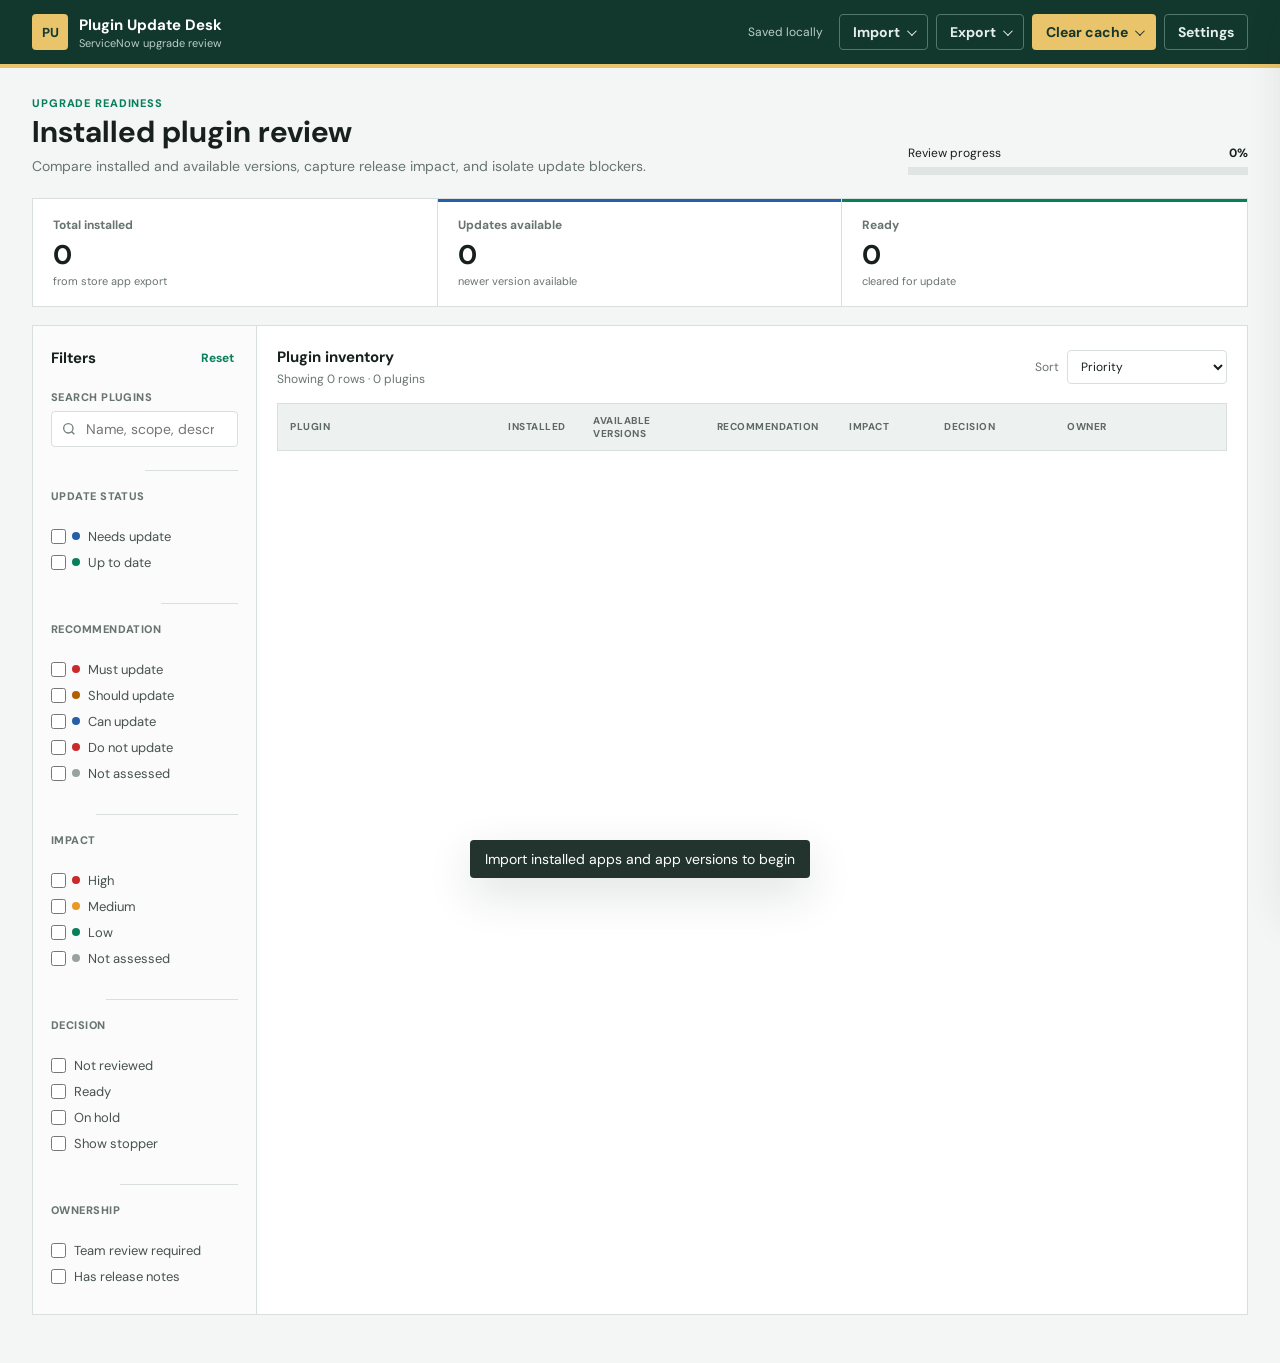
==== index.html @ 2f888916 "First Pizza Tool" ====
<!doctype html>
<html lang="en">
<head>
  <meta charset="utf-8">
  <meta name="viewport" content="width=device-width, initial-scale=1">
  <meta name="description" content="Review installed ServiceNow plugins before an instance upgrade.">
  <title>Plugin Update Desk</title>
  <link rel="stylesheet" href="styles.css">
</head>
<body>
  <header class="app-header">
    <a class="brand" href="#" aria-label="Plugin Update Desk home">
      <span class="brand-mark">PU</span>
      <span><strong>Plugin Update Desk</strong><small>ServiceNow upgrade review</small></span>
    </a>
    <div class="header-actions">
      <span id="saveStatus" class="save-status">Saved locally</span>
      <details class="action-menu">
        <summary class="button secondary">Import</summary>
        <div class="action-menu-panel">
          <button id="importButton" type="button"><span>Installed apps</span><small>CSV</small></button>
          <button id="importVersionsButton" type="button"><span>App versions</span><small>CSV</small></button>
          <button id="importReviewButton" type="button"><span>Review</span><small>JSON</small></button>
        </div>
      </details>
      <input id="csvInput" type="file" accept=".csv,text/csv" hidden>
      <input id="versionsInput" type="file" accept=".csv,text/csv" hidden>
      <input id="reviewInput" type="file" accept=".json,application/json" hidden>
      <details class="action-menu">
        <summary class="button secondary">Export</summary>
        <div class="action-menu-panel">
          <button id="exportInstalledButton" type="button"><span>Installed apps</span><small>CSV</small></button>
          <button id="exportVersionsButton" type="button"><span>App versions</span><small>CSV</small></button>
          <button id="exportButton" type="button"><span>Review</span><small>JSON</small></button>
        </div>
      </details>
      <details class="action-menu">
        <summary class="button primary">Clear cache</summary>
        <div class="action-menu-panel action-menu-danger">
          <button id="clearInstalledCacheButton" type="button"><span>Installed apps</span><small>Cached CSV</small></button>
          <button id="clearVersionsCacheButton" type="button"><span>App versions</span><small>Cached CSV</small></button>
          <button id="clearReviewCacheButton" type="button"><span>Review</span><small>Reviews and targets</small></button>
        </div>
      </details>
      <button id="settingsButton" class="button secondary" type="button">Settings</button>
    </div>
  </header>

  <main class="page-shell">
    <section class="page-heading" aria-labelledby="pageTitle">
      <div>
        <p class="eyebrow">Upgrade readiness</p>
        <h1 id="pageTitle">Installed plugin review</h1>
        <p class="subtitle">Compare installed and available versions, capture release impact, and isolate update blockers.</p>
      </div>
      <div class="review-meter" aria-label="Review progress">
        <div class="meter-label"><span>Review progress</span><strong id="progressText">0%</strong></div>
        <div class="meter-track"><span id="progressBar"></span></div>
      </div>
    </section>

    <section class="metrics" aria-label="Upgrade overview">
      <article class="metric"><span>Total installed</span><strong id="totalCount">0</strong><small>from store app export</small></article>
      <article class="metric metric-update"><span>Updates available</span><strong id="updateCount">0</strong><small>newer version available</small></article>
      <article class="metric metric-ready"><span>Ready</span><strong id="readyCount">0</strong><small>cleared for update</small></article>
    </section>

    <section class="workspace">
      <aside class="filters" aria-label="Plugin filters">
        <div class="filter-heading">
          <h2>Filters</h2>
          <button id="clearFilters" class="text-button" type="button">Reset</button>
        </div>

        <label class="field-label" for="searchInput">Search plugins</label>
        <div class="search-wrap">
          <svg aria-hidden="true" viewBox="0 0 24 24"><circle cx="11" cy="11" r="7"></circle><path d="m20 20-4-4"></path></svg>
          <input id="searchInput" type="search" placeholder="Name, scope, description...">
        </div>

        <fieldset>
          <legend>Update status</legend>
          <label><input type="checkbox" name="updateStatus" value="update"><span class="dot update"></span>Needs update</label>
          <label><input type="checkbox" name="updateStatus" value="current"><span class="dot current"></span>Up to date</label>
        </fieldset>

        <fieldset>
          <legend>Recommendation</legend>
          <label><input type="checkbox" name="recommendation" value="must"><span class="dot must"></span>Must update</label>
          <label><input type="checkbox" name="recommendation" value="should"><span class="dot should"></span>Should update</label>
          <label><input type="checkbox" name="recommendation" value="can"><span class="dot can"></span>Can update</label>
          <label><input type="checkbox" name="recommendation" value="do_not"><span class="dot do-not"></span>Do not update</label>
          <label><input type="checkbox" name="recommendation" value="unassessed"><span class="dot neutral"></span>Not assessed</label>
        </fieldset>

        <fieldset>
          <legend>Impact</legend>
          <label><input type="checkbox" name="impact" value="high"><span class="dot high"></span>High</label>
          <label><input type="checkbox" name="impact" value="medium"><span class="dot medium"></span>Medium</label>
          <label><input type="checkbox" name="impact" value="low"><span class="dot low"></span>Low</label>
          <label><input type="checkbox" name="impact" value="unassessed"><span class="dot neutral"></span>Not assessed</label>
        </fieldset>

        <fieldset>
          <legend>Decision</legend>
          <label><input type="checkbox" name="decision" value="review">Not reviewed</label>
          <label><input type="checkbox" name="decision" value="ready">Ready</label>
          <label><input type="checkbox" name="decision" value="hold">On hold</label>
          <label><input type="checkbox" name="decision" value="blocker">Show stopper</label>
        </fieldset>

        <fieldset>
          <legend>Ownership</legend>
          <label><input id="teamOnly" type="checkbox">Team review required</label>
          <label><input id="notesOnly" type="checkbox">Has release notes</label>
        </fieldset>
      </aside>

      <section class="inventory" aria-labelledby="inventoryTitle">
        <div class="inventory-toolbar">
          <div><h2 id="inventoryTitle">Plugin inventory</h2><p><span id="currentPageCount">Showing 0 rows</span> · <span id="resultCount">0 plugins</span></p></div>
          <label class="sort-control">Sort
            <select id="sortSelect">
              <option value="priority">Priority</option>
              <option value="recommendation">Recommendation</option>
              <option value="name">Name A-Z</option>
              <option value="decision">Decision</option>
              <option value="updated">Recently edited</option>
            </select>
          </label>
        </div>

        <div class="table-wrap">
          <table>
            <thead><tr><th>Plugin</th><th>Installed</th><th>Available versions</th><th>Recommendation</th><th>Impact</th><th>Decision</th><th>Owner</th><th><span class="sr-only">Open</span></th></tr></thead>
            <tbody id="pluginRows"></tbody>
          </table>
          <div id="emptyState" class="empty-state" hidden>
            <strong>No plugins match these filters</strong>
            <span>Reset filters or import a different instance export.</span>
          </div>
        </div>
        <nav id="pagination" class="pagination" aria-label="Plugin pages"></nav>
      </section>
    </section>
  </main>

  <div id="drawerBackdrop" class="drawer-backdrop" hidden></div>
  <aside id="reviewDrawer" class="review-drawer" aria-labelledby="drawerTitle" aria-hidden="true">
    <header class="drawer-header">
      <div><p class="eyebrow">Plugin review</p><h2 id="drawerTitle">Plugin name</h2><code id="drawerSource"></code></div>
      <button id="closeDrawer" class="icon-button" type="button" aria-label="Close review">&times;</button>
    </header>
    <form id="reviewForm">
      <div class="drawer-body">
        <div class="version-summary">
          <div><span>Installed version</span><strong id="drawerInstalledVersion">Unknown</strong></div>
          <div><span>Versions available</span><strong id="drawerVersionCount">0</strong></div>
          <span id="drawerUpdateStatus" class="pill current">Up to date</span>
        </div>

        <div class="target-selection">
          <label>Selected update target
            <select id="selectedUpdateVersionField" name="selectedUpdateVersion"></select>
          </label>
          <span id="selectionStatus">Complete version reviews before selecting</span>
        </div>

        <label>Version to review
          <select id="targetVersionField" name="targetVersion"></select>
        </label>
        <div id="versionMetadata" class="version-metadata" hidden>
          <div><span>Published</span><strong id="versionPublishDate">Unknown</strong></div>
          <div><span>Dependencies</span><strong id="versionDependencies">None listed</strong></div>
          <div class="family-availability"><span>Family availability</span><div id="familyAvailability"></div></div>
          <p id="versionDescription"></p>
        </div>

        <div class="form-grid">
          <label>Update recommendation
            <select id="recommendationField" name="recommendation">
              <option value="unassessed">Not assessed</option><option value="must">Must update</option><option value="should">Should update</option><option value="can">Can update</option><option value="do_not">Do not update</option>
            </select>
          </label>
          <label>Impact level
            <select id="impactField" name="impact">
              <option value="unassessed">Not assessed</option><option value="low">Low</option><option value="medium">Medium</option><option value="high">High</option>
            </select>
          </label>
          <label>Decision
            <select id="decisionField" name="decision">
              <option value="review">Not reviewed</option><option value="ready">Ready</option><option value="hold">On hold</option><option value="blocker">Show stopper</option>
            </select>
          </label>
        </div>

        <label>Review owner
          <input id="ownerField" name="owner" type="text" placeholder="Team or person">
        </label>
        <label>Release notes
          <textarea id="notesField" name="notes" rows="8" placeholder="What changed? Include known issues, dependencies, and testing guidance."></textarea>
        </label>
        <label>Team action / validation plan
          <textarea id="actionField" name="action" rows="4" placeholder="What must the team inspect or test?"></textarea>
        </label>
        <label class="check-row"><input id="teamField" name="teamRequired" type="checkbox">Requires team review before update</label>
      </div>
      <footer class="drawer-footer">
        <button id="clearReview" class="button secondary danger" type="button">Clear review</button>
        <button class="button primary" type="submit">Save review</button>
      </footer>
    </form>
  </aside>

  <dialog id="settingsDialog" class="settings-dialog" aria-labelledby="settingsTitle">
    <form id="settingsForm" method="dialog">
      <header class="settings-header">
        <div><p class="eyebrow">Configuration</p><h2 id="settingsTitle">Settings</h2></div>
        <button id="closeSettings" class="icon-button" type="button" aria-label="Close settings">&times;</button>
      </header>
      <div class="settings-body">
        <div class="settings-copy">
          <h3>Tracked family releases</h3>
          <p>These releases appear in each plugin version's compatibility summary.</p>
        </div>
        <div id="familyReleaseList" class="family-release-list"></div>
        <button id="addFamilyRelease" class="button secondary add-family" type="button">Add family release</button>
        <p id="settingsError" class="settings-error" role="alert" hidden></p>
      </div>
      <footer class="settings-footer">
        <button id="resetFamilyReleases" class="button secondary" type="button">Restore defaults</button>
        <button class="button primary" type="submit">Save settings</button>
      </footer>
    </form>
  </dialog>

  <div id="toast" class="toast" role="status" aria-live="polite"></div>
  <script src="app.js"></script>
</body>
</html>
---- styles.css ----
@import url('https://fonts.googleapis.com/css2?family=DM+Sans:wght@400;500;600;700&family=IBM+Plex+Mono:wght@500&display=swap');

:root {
  --ink: #17201d;
  --muted: #68746f;
  --line: #d8dfdc;
  --canvas: #f4f6f5;
  --paper: #ffffff;
  --green: #087f5b;
  --green-dark: #056448;
  --green-soft: #e1f2eb;
  --red: #c92a2a;
  --red-soft: #fff0f0;
  --amber: #b35c00;
  --amber-soft: #fff4df;
  --blue: #245fa8;
  --blue-soft: #eaf2fc;
  --shadow: 0 16px 45px rgba(24, 42, 35, .14);
}

* { box-sizing: border-box; }
html { color-scheme: light; }
body { margin: 0; background: var(--canvas); color: var(--ink); font-family: "DM Sans", sans-serif; font-size: 14px; }
button, input, select, textarea { font: inherit; }
button, select { cursor: pointer; }
button:focus-visible, input:focus-visible, select:focus-visible, textarea:focus-visible { outline: 3px solid rgba(8, 127, 91, .22); outline-offset: 1px; }

.app-header { height: 68px; padding: 0 32px; display: flex; align-items: center; justify-content: space-between; gap: 24px; background: #12372c; color: white; border-bottom: 4px solid #e9c46a; position: sticky; top: 0; z-index: 20; }
.brand { display: inline-flex; align-items: center; gap: 11px; color: inherit; text-decoration: none; min-width: 0; }
.brand-mark { width: 36px; height: 36px; display: grid; place-items: center; background: #e9c46a; color: #173b31; border-radius: 4px; font-weight: 800; font-size: 13px; }
.brand strong, .brand small { display: block; }
.brand strong { font-size: 15px; }
.brand small { color: #b9d0c8; font-size: 11px; margin-top: 1px; }
.header-actions { display: flex; align-items: center; gap: 8px; }
.save-status { color: #b9d0c8; font-size: 12px; margin-right: 8px; }
.button { border: 1px solid transparent; border-radius: 4px; min-height: 36px; padding: 7px 13px; font-weight: 700; }
.button.primary { background: var(--green); color: #fff; }
.button.primary:hover { background: var(--green-dark); }
.app-header .button.primary { background: #e9c46a; color: #16362d; }
.app-header .button.primary:hover { background: #f3d985; }
.button.secondary { background: transparent; color: inherit; border-color: currentColor; }
.app-header .button.secondary { color: #e5f0ec; border-color: #53776c; }
.button.danger { color: var(--red); border-color: #e9bcbc; }
.action-menu { position: relative; }
.action-menu summary { display: flex; align-items: center; gap: 7px; list-style: none; user-select: none; }
.action-menu summary::-webkit-details-marker { display: none; }
.action-menu summary::after { content: ""; width: 6px; height: 6px; border-right: 1.5px solid currentColor; border-bottom: 1.5px solid currentColor; transform: rotate(45deg) translateY(-2px); }
.action-menu[open] summary::after { transform: rotate(225deg) translate(-2px, -1px); }
.action-menu-panel { position: absolute; top: calc(100% + 8px); right: 0; z-index: 40; width: 220px; padding: 5px; background: var(--paper); color: var(--ink); border: 1px solid var(--line); box-shadow: var(--shadow); }
.action-menu-panel button { width: 100%; padding: 9px 10px; display: flex; align-items: center; justify-content: space-between; gap: 12px; border: 0; background: transparent; color: var(--ink); text-align: left; }
.action-menu-panel button:hover, .action-menu-panel button:focus-visible { background: #edf4f1; }
.action-menu-panel button span { font-weight: 700; }
.action-menu-panel button small { color: var(--muted); font-size: 10px; }
.action-menu-danger button:hover, .action-menu-danger button:focus-visible { background: var(--red-soft); color: var(--red); }

.page-shell { max-width: 1480px; margin: auto; padding: 28px 32px 48px; }
.page-heading { display: flex; align-items: flex-end; justify-content: space-between; gap: 32px; margin-bottom: 23px; }
.eyebrow { margin: 0 0 5px; color: var(--green); font-size: 11px; font-weight: 800; text-transform: uppercase; letter-spacing: .08em; }
h1 { margin: 0; font-size: 30px; line-height: 1.15; letter-spacing: 0; }
.subtitle { color: var(--muted); margin: 7px 0 0; }
.review-meter { width: min(340px, 34vw); }
.meter-label { display: flex; justify-content: space-between; font-size: 12px; margin-bottom: 6px; }
.meter-track { height: 8px; background: #dfe5e2; overflow: hidden; }
.meter-track span { display: block; width: 0; height: 100%; background: var(--green); transition: width .3s ease; }

.metrics { display: grid; grid-template-columns: repeat(3, 1fr); border: 1px solid var(--line); background: var(--paper); margin-bottom: 18px; }
.metric { padding: 18px 20px; border-right: 1px solid var(--line); position: relative; }
.metric:last-child { border-right: 0; }
.metric span, .metric small { display: block; color: var(--muted); }
.metric span { font-weight: 700; font-size: 12px; }
.metric strong { display: block; font-size: 27px; margin: 4px 0 2px; }
.metric small { font-size: 11px; }
.metric-risk { box-shadow: inset 0 3px var(--red); }
.metric-update { box-shadow: inset 0 3px var(--blue); }
.metric-ready { box-shadow: inset 0 3px var(--green); }

.workspace { min-height: 620px; display: grid; grid-template-columns: 224px minmax(0, 1fr); background: var(--paper); border: 1px solid var(--line); }
.filters { padding: 20px 18px; border-right: 1px solid var(--line); background: #fafbfa; }
.filter-heading, .inventory-toolbar { display: flex; align-items: center; justify-content: space-between; }
.filters h2, .inventory h2 { font-size: 15px; margin: 0; }
.text-button { border: 0; background: transparent; color: var(--green); padding: 4px; font-weight: 700; font-size: 12px; }
.field-label, fieldset legend { color: var(--muted); display: block; font-size: 11px; font-weight: 800; text-transform: uppercase; margin-bottom: 7px; letter-spacing: .04em; }
.field-label { margin-top: 20px; }
.search-wrap { position: relative; }
.search-wrap svg { position: absolute; width: 16px; left: 10px; top: 10px; fill: none; stroke: #70807a; stroke-width: 2; }
.search-wrap input { width: 100%; height: 36px; padding: 7px 9px 7px 34px; border: 1px solid var(--line); border-radius: 4px; background: white; color: var(--ink); }
fieldset { padding: 17px 0 0; margin: 17px 0 0; border: 0; border-top: 1px solid var(--line); }
fieldset legend { padding: 0; transform: translateY(25px); margin-bottom: 24px; }
fieldset label { display: flex; align-items: center; gap: 8px; margin: 9px 0; color: #46524e; font-size: 13px; }
fieldset input { width: 15px; height: 15px; accent-color: var(--green); margin: 0; }
.dot { width: 8px; height: 8px; border-radius: 50%; margin-left: -2px; }
.dot.high { background: var(--red); }.dot.medium { background: #e89a25; }.dot.low { background: var(--green); }.dot.neutral { background: #98a39f; }
.dot.update { background: var(--blue); }.dot.current { background: var(--green); }
.dot.must, .dot.do-not { background: var(--red); }.dot.should { background: var(--amber); }.dot.can { background: var(--blue); }

.inventory { min-width: 0; padding: 20px; }
.inventory-toolbar { min-height: 43px; margin-bottom: 14px; }
.inventory-toolbar p { margin: 4px 0 0; color: var(--muted); font-size: 12px; }
.sort-control { color: var(--muted); font-size: 12px; display: flex; align-items: center; gap: 8px; }
.sort-control select { height: 34px; border: 1px solid var(--line); border-radius: 4px; background: white; color: var(--ink); padding: 0 28px 0 9px; }
.table-wrap { border: 1px solid var(--line); overflow-x: auto; }
table { width: 100%; border-collapse: collapse; table-layout: fixed; }
th { padding: 10px 12px; background: #edf1ef; color: #5d6965; text-transform: uppercase; font-size: 10px; text-align: left; letter-spacing: .05em; }
td { border-top: 1px solid var(--line); padding: 12px; vertical-align: middle; }
tbody tr { transition: background-color .15s; }
tbody tr:hover { background: #f6faf8; }
th:nth-child(1) { width: 23%; } th:nth-child(2) { width: 9%; } th:nth-child(3) { width: 13%; } th:nth-child(4) { width: 14%; } th:nth-child(5) { width: 10%; } th:nth-child(6) { width: 13%; } th:nth-child(7) { width: 13%; } th:last-child { width: 38px; }
.plugin-name { display: block; font-weight: 700; overflow-wrap: anywhere; }
.plugin-id, .parent-id { font-family: "IBM Plex Mono", monospace; color: var(--muted); font-size: 10px; overflow-wrap: anywhere; }
.version-value { display: block; font-family: "IBM Plex Mono", monospace; font-size: 11px; }
.update-label { display: block; margin-top: 4px; font-size: 10px; font-weight: 700; white-space: nowrap; }
.update-label.update { color: var(--blue); }
.update-label.current { color: var(--green-dark); }
.parent-id.empty, .owner-empty { color: #9ca7a3; font-style: italic; font-family: inherit; }
.pill { display: inline-flex; align-items: center; gap: 6px; border-radius: 3px; padding: 4px 7px; font-size: 11px; font-weight: 700; white-space: nowrap; }
.pill::before { content: ""; width: 6px; height: 6px; border-radius: 50%; background: currentColor; }
.pill.high, .pill.blocker { background: var(--red-soft); color: var(--red); }
.pill.medium, .pill.hold { background: var(--amber-soft); color: var(--amber); }
.pill.low, .pill.ready { background: var(--green-soft); color: var(--green-dark); }
.pill.unassessed, .pill.review { background: #eef1f0; color: #63706b; }
.pill.update { background: var(--blue-soft); color: var(--blue); }
.pill.current { background: var(--green-soft); color: var(--green-dark); }
.pill.recommendation-must, .pill.recommendation-do_not { background: var(--red-soft); color: var(--red); }
.pill.recommendation-should { background: var(--amber-soft); color: var(--amber); }
.pill.recommendation-can { background: var(--blue-soft); color: var(--blue); }
.pill.recommendation-unassessed { background: #eef1f0; color: #63706b; }
.not-applicable { color: #9ca7a3; font-size: 11px; font-style: italic; }
.row-open { border: 0; background: transparent; color: var(--green); font-size: 24px; line-height: 1; padding: 4px; }
.row-open:disabled { color: #b5beba; cursor: default; }
.empty-state { padding: 72px 24px; text-align: center; color: var(--muted); }
.empty-state strong, .empty-state span { display: block; }
.empty-state strong { color: var(--ink); margin-bottom: 5px; }
.pagination { display: flex; justify-content: flex-end; align-items: center; gap: 5px; padding-top: 15px; }
.pagination button { min-width: 32px; height: 32px; border: 1px solid var(--line); background: white; border-radius: 3px; color: var(--ink); }
.pagination button.active { background: var(--green); border-color: var(--green); color: white; }
.pagination button:disabled { opacity: .4; cursor: default; }

.drawer-backdrop { position: fixed; inset: 0; z-index: 29; background: rgba(21, 31, 27, .38); }
.review-drawer { position: fixed; z-index: 30; top: 0; right: 0; width: min(560px, 100vw); height: 100vh; background: var(--paper); box-shadow: var(--shadow); transform: translateX(102%); transition: transform .24s ease; display: flex; flex-direction: column; }
.review-drawer.open { transform: translateX(0); }
.drawer-header { padding: 24px 26px 19px; display: flex; justify-content: space-between; gap: 20px; border-bottom: 1px solid var(--line); }
.drawer-header h2 { margin: 0 0 5px; font-size: 21px; overflow-wrap: anywhere; }
.drawer-header code { color: var(--muted); font-family: "IBM Plex Mono", monospace; font-size: 11px; overflow-wrap: anywhere; }
.icon-button { flex: 0 0 34px; width: 34px; height: 34px; border: 1px solid var(--line); background: white; color: var(--ink); font-size: 23px; line-height: 1; }
#reviewForm { min-height: 0; flex: 1; display: flex; flex-direction: column; }
.drawer-body { min-height: 0; overflow-y: auto; padding: 22px 26px; }
.version-summary { background: #f2f5f3; padding: 12px; margin-bottom: 20px; display: grid; grid-template-columns: 1fr 1fr auto; align-items: center; gap: 16px; font-size: 12px; }
.version-summary div span, .version-summary div strong { display: block; }
.version-summary div span { color: var(--muted); margin-bottom: 3px; }
.version-summary div strong { font-family: "IBM Plex Mono", monospace; overflow-wrap: anywhere; }
.target-selection { padding: 14px; margin-bottom: 18px; border-left: 3px solid var(--blue); background: var(--blue-soft); }
.target-selection label { margin-bottom: 5px !important; }
.target-selection > span { color: var(--muted); font-size: 11px; }
.version-metadata { margin: -4px 0 18px; padding: 12px; border: 1px solid var(--line); display: grid; grid-template-columns: 1fr 1fr; gap: 12px; font-size: 11px; }
.version-metadata div span, .version-metadata div strong { display: block; }
.version-metadata div span { color: var(--muted); margin-bottom: 3px; }
.version-metadata .family-availability { grid-column: 1 / -1; }
.family-availability > div { display: flex; flex-wrap: wrap; gap: 6px; margin-top: 6px; }
.family-badge { display: inline-flex; align-items: center; gap: 5px; padding: 4px 7px; border: 1px solid var(--line); background: #f4f6f5; color: var(--muted); font-size: 10px; font-weight: 700; }
.family-badge::before { content: ""; width: 6px; height: 6px; border-radius: 50%; background: #a4ada9; }
.family-badge.available { border-color: #a9d8c6; background: var(--green-soft); color: var(--green-dark); }
.family-badge.available::before { background: var(--green); }
.version-metadata p { grid-column: 1 / -1; margin: 0; color: var(--muted); line-height: 1.45; }
.form-grid { display: grid; grid-template-columns: 1fr 1fr; gap: 12px; }
.drawer-body label:not(.check-row) { display: flex; flex-direction: column; gap: 6px; color: #4f5d58; font-size: 12px; font-weight: 700; margin-bottom: 15px; }
.drawer-body input[type="text"], .drawer-body select, .drawer-body textarea { width: 100%; border: 1px solid #cbd4d0; border-radius: 4px; background: #fff; color: var(--ink); padding: 9px 10px; font-weight: 400; }
.drawer-body select, .drawer-body input[type="text"] { min-height: 39px; }
.drawer-body textarea { resize: vertical; line-height: 1.45; }
.check-row { display: flex; align-items: center; gap: 9px; font-weight: 700; margin: 4px 0; }
.check-row input { width: 17px; height: 17px; accent-color: var(--green); }
.drawer-footer { margin-top: auto; padding: 15px 26px; border-top: 1px solid var(--line); display: flex; justify-content: space-between; background: #fafbfa; }
.settings-dialog { width: min(560px, calc(100vw - 28px)); max-height: min(720px, calc(100vh - 28px)); padding: 0; border: 1px solid var(--line); background: var(--paper); color: var(--ink); box-shadow: var(--shadow); }
.settings-dialog::backdrop { background: rgba(21, 31, 27, .5); }
.settings-dialog form { display: flex; flex-direction: column; max-height: inherit; }
.settings-header, .settings-footer { padding: 17px 20px; display: flex; align-items: center; justify-content: space-between; gap: 16px; }
.settings-header { border-bottom: 1px solid var(--line); }
.settings-header h2 { margin: 0; font-size: 20px; }
.settings-body { padding: 20px; overflow-y: auto; }
.settings-copy h3 { margin: 0; font-size: 15px; }
.settings-copy p { margin: 5px 0 18px; color: var(--muted); font-size: 12px; }
.family-release-list { display: grid; gap: 8px; }
.family-release-row { display: grid; grid-template-columns: minmax(0, 1fr) 36px; gap: 8px; }
.family-release-row input { width: 100%; min-height: 38px; padding: 8px 10px; border: 1px solid var(--line); border-radius: 4px; color: var(--ink); }
.family-release-row button { width: 36px; height: 38px; border: 1px solid #e9bcbc; background: var(--red-soft); color: var(--red); font-size: 20px; }
.add-family { margin-top: 12px; color: var(--green-dark); }
.settings-error { margin: 12px 0 0; color: var(--red); font-size: 12px; font-weight: 700; }
.settings-footer { border-top: 1px solid var(--line); background: #fafbfa; }
.toast { position: fixed; z-index: 50; left: 50%; bottom: 22px; transform: translate(-50%, 18px); opacity: 0; pointer-events: none; padding: 10px 15px; color: white; background: #23332e; border-radius: 4px; box-shadow: var(--shadow); transition: .2s ease; }
.toast.show { opacity: 1; transform: translate(-50%, 0); }
.sr-only { position: absolute; width: 1px; height: 1px; padding: 0; margin: -1px; overflow: hidden; clip: rect(0, 0, 0, 0); white-space: nowrap; border: 0; }

@media (max-width: 980px) {
  .metrics { grid-template-columns: repeat(3, 1fr); }
  .workspace { grid-template-columns: 190px minmax(0, 1fr); }
  th:nth-child(5), td:nth-child(5), th:nth-child(7), td:nth-child(7) { display: none; }
  th:nth-child(1) { width: 29%; } th:nth-child(2) { width: 14%; } th:nth-child(3) { width: 18%; } th:nth-child(4) { width: 20%; } th:nth-child(6) { width: auto; }
}

@media (max-width: 700px) {
  .app-header { height: auto; min-height: 68px; padding: 12px 16px; }
  .brand > span:last-child, .save-status { display: none; }
  .header-actions { gap: 5px; }
  .button { padding-inline: 9px; }
  .action-menu summary { white-space: nowrap; font-size: 12px; }
  #settingsButton { font-size: 0; width: 36px; padding: 0; }
  #settingsButton::before { content: "⚙"; font-size: 17px; }
  .page-shell { padding: 22px 14px 36px; }
  .page-heading { display: block; }
  h1 { font-size: 25px; }
  .review-meter { width: 100%; margin-top: 20px; }
  .metrics { grid-template-columns: 1fr 1fr; }
  .metric { padding: 14px; }
  .metric:nth-child(2) { border-right: 0; }
  .metric:nth-child(-n+2) { border-bottom: 1px solid var(--line); }
  .metric:last-child { grid-column: 1 / -1; }
  .workspace { display: block; }
  .filters { border-right: 0; border-bottom: 1px solid var(--line); }
  fieldset { display: flex; flex-wrap: wrap; column-gap: 15px; }
  fieldset legend { width: 100%; }
  .inventory { padding: 14px; }
  th:nth-child(2), td:nth-child(2), th:nth-child(6), td:nth-child(6) { display: none; }
  th:nth-child(1) { width: 38%; } th:nth-child(3) { width: 27%; } th:nth-child(4) { width: auto; }
  .form-grid { grid-template-columns: 1fr; gap: 0; }
  .version-summary { grid-template-columns: 1fr 1fr; }
  .version-summary > .pill { grid-column: 1 / -1; justify-self: start; }
  .version-metadata { grid-template-columns: 1fr; }
  .version-metadata p { grid-column: 1; }
}
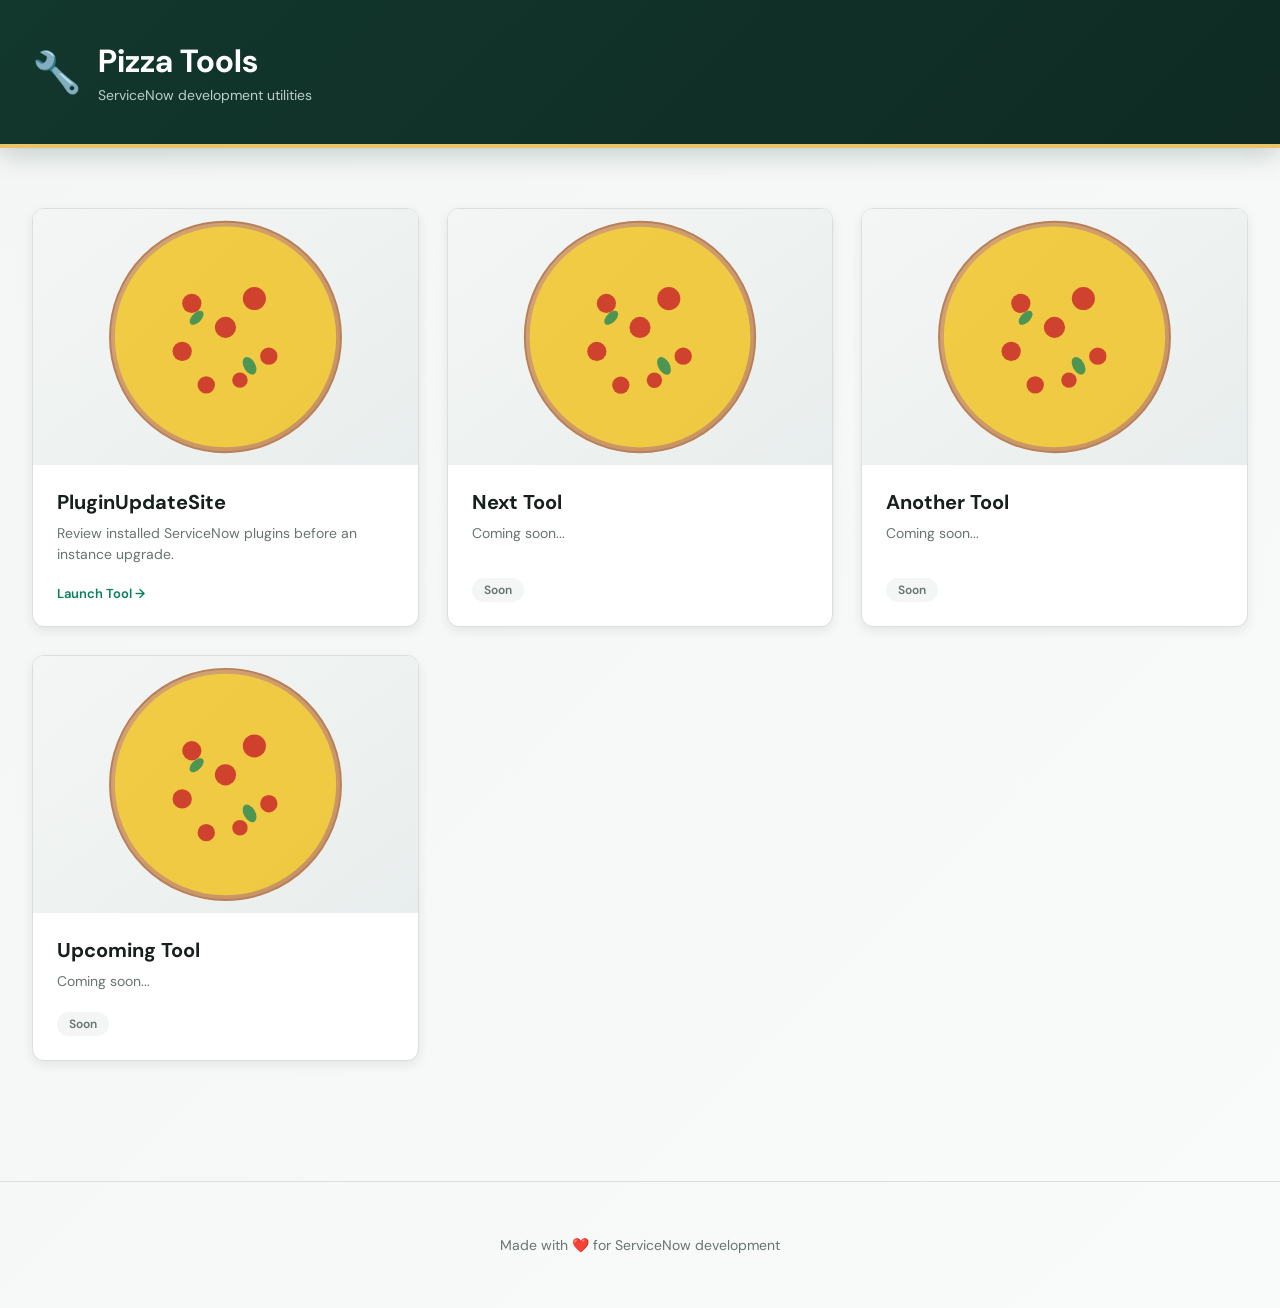
==== commit c27aa011: "Landing page added and refactor" ====
--- a/index.html
+++ b/index.html
@@ -3,238 +3,79 @@
 <head>
   <meta charset="utf-8">
   <meta name="viewport" content="width=device-width, initial-scale=1">
-  <meta name="description" content="Review installed ServiceNow plugins before an instance upgrade.">
-  <title>Plugin Update Desk</title>
+  <meta name="description" content="A collection of ServiceNow development tools">
+  <title>Pizza Tools</title>
   <link rel="stylesheet" href="styles.css">
 </head>
 <body>
-  <header class="app-header">
-    <a class="brand" href="#" aria-label="Plugin Update Desk home">
-      <span class="brand-mark">PU</span>
-      <span><strong>Plugin Update Desk</strong><small>ServiceNow upgrade review</small></span>
-    </a>
-    <div class="header-actions">
-      <span id="saveStatus" class="save-status">Saved locally</span>
-      <details class="action-menu">
-        <summary class="button secondary">Import</summary>
-        <div class="action-menu-panel">
-          <button id="importButton" type="button"><span>Installed apps</span><small>CSV</small></button>
-          <button id="importVersionsButton" type="button"><span>App versions</span><small>CSV</small></button>
-          <button id="importReviewButton" type="button"><span>Review</span><small>JSON</small></button>
+  <header class="tools-header">
+    <div class="header-container">
+      <div class="brand">
+        <span class="brand-mark">🔧</span>
+        <div>
+          <h1>Pizza Tools</h1>
+          <p>ServiceNow development utilities</p>
         </div>
-      </details>
-      <input id="csvInput" type="file" accept=".csv,text/csv" hidden>
-      <input id="versionsInput" type="file" accept=".csv,text/csv" hidden>
-      <input id="reviewInput" type="file" accept=".json,application/json" hidden>
-      <details class="action-menu">
-        <summary class="button secondary">Export</summary>
-        <div class="action-menu-panel">
-          <button id="exportInstalledButton" type="button"><span>Installed apps</span><small>CSV</small></button>
-          <button id="exportVersionsButton" type="button"><span>App versions</span><small>CSV</small></button>
-          <button id="exportButton" type="button"><span>Review</span><small>JSON</small></button>
-        </div>
-      </details>
-      <details class="action-menu">
-        <summary class="button primary">Clear cache</summary>
-        <div class="action-menu-panel action-menu-danger">
-          <button id="clearInstalledCacheButton" type="button"><span>Installed apps</span><small>Cached CSV</small></button>
-          <button id="clearVersionsCacheButton" type="button"><span>App versions</span><small>Cached CSV</small></button>
-          <button id="clearReviewCacheButton" type="button"><span>Review</span><small>Reviews and targets</small></button>
-        </div>
-      </details>
-      <button id="settingsButton" class="button secondary" type="button">Settings</button>
+      </div>
     </div>
   </header>
 
-  <main class="page-shell">
-    <section class="page-heading" aria-labelledby="pageTitle">
-      <div>
-        <p class="eyebrow">Upgrade readiness</p>
-        <h1 id="pageTitle">Installed plugin review</h1>
-        <p class="subtitle">Compare installed and available versions, capture release impact, and isolate update blockers.</p>
+  <main class="tools-main">
+    <section class="tools-grid">
+      
+      <!-- Plugin Update Site Tool -->
+      <a href="pluginUpdateSite/index.html" class="tool-card tool-card-link">
+        <div class="tool-image-container">
+          <img src="pizza.svg" alt="PluginUpdateSite" class="tool-image">
+        </div>
+        <div class="tool-content">
+          <h2>PluginUpdateSite</h2>
+          <p>Review installed ServiceNow plugins before an instance upgrade.</p>
+          <span class="tool-link">Launch Tool →</span>
+        </div>
+      </a>
+
+      <!-- Tool 2 - Placeholder -->
+      <div class="tool-card">
+        <div class="tool-image-container">
+          <img src="pizza.svg" alt="Tool 2" class="tool-image">
+        </div>
+        <div class="tool-content">
+          <h2>Next Tool</h2>
+          <p>Coming soon...</p>
+          <span class="tool-badge">Soon</span>
+        </div>
       </div>
-      <div class="review-meter" aria-label="Review progress">
-        <div class="meter-label"><span>Review progress</span><strong id="progressText">0%</strong></div>
-        <div class="meter-track"><span id="progressBar"></span></div>
+
+      <!-- Tool 3 - Placeholder -->
+      <div class="tool-card">
+        <div class="tool-image-container">
+          <img src="pizza.svg" alt="Tool 3" class="tool-image">
+        </div>
+        <div class="tool-content">
+          <h2>Another Tool</h2>
+          <p>Coming soon...</p>
+          <span class="tool-badge">Soon</span>
+        </div>
       </div>
-    </section>
 
-    <section class="metrics" aria-label="Upgrade overview">
-      <article class="metric"><span>Total installed</span><strong id="totalCount">0</strong><small>from store app export</small></article>
-      <article class="metric metric-update"><span>Updates available</span><strong id="updateCount">0</strong><small>newer version available</small></article>
-      <article class="metric metric-ready"><span>Ready</span><strong id="readyCount">0</strong><small>cleared for update</small></article>
-    </section>
+      <!-- Tool 4 - Placeholder -->
+      <div class="tool-card">
+        <div class="tool-image-container">
+          <img src="pizza.svg" alt="Tool 4" class="tool-image">
+        </div>
+        <div class="tool-content">
+          <h2>Upcoming Tool</h2>
+          <p>Coming soon...</p>
+          <span class="tool-badge">Soon</span>
+        </div>
+      </div>
 
-    <section class="workspace">
-      <aside class="filters" aria-label="Plugin filters">
-        <div class="filter-heading">
-          <h2>Filters</h2>
-          <button id="clearFilters" class="text-button" type="button">Reset</button>
-        </div>
-
-        <label class="field-label" for="searchInput">Search plugins</label>
-        <div class="search-wrap">
-          <svg aria-hidden="true" viewBox="0 0 24 24"><circle cx="11" cy="11" r="7"></circle><path d="m20 20-4-4"></path></svg>
-          <input id="searchInput" type="search" placeholder="Name, scope, description...">
-        </div>
-
-        <fieldset>
-          <legend>Update status</legend>
-          <label><input type="checkbox" name="updateStatus" value="update"><span class="dot update"></span>Needs update</label>
-          <label><input type="checkbox" name="updateStatus" value="current"><span class="dot current"></span>Up to date</label>
-        </fieldset>
-
-        <fieldset>
-          <legend>Recommendation</legend>
-          <label><input type="checkbox" name="recommendation" value="must"><span class="dot must"></span>Must update</label>
-          <label><input type="checkbox" name="recommendation" value="should"><span class="dot should"></span>Should update</label>
-          <label><input type="checkbox" name="recommendation" value="can"><span class="dot can"></span>Can update</label>
-          <label><input type="checkbox" name="recommendation" value="do_not"><span class="dot do-not"></span>Do not update</label>
-          <label><input type="checkbox" name="recommendation" value="unassessed"><span class="dot neutral"></span>Not assessed</label>
-        </fieldset>
-
-        <fieldset>
-          <legend>Impact</legend>
-          <label><input type="checkbox" name="impact" value="high"><span class="dot high"></span>High</label>
-          <label><input type="checkbox" name="impact" value="medium"><span class="dot medium"></span>Medium</label>
-          <label><input type="checkbox" name="impact" value="low"><span class="dot low"></span>Low</label>
-          <label><input type="checkbox" name="impact" value="unassessed"><span class="dot neutral"></span>Not assessed</label>
-        </fieldset>
-
-        <fieldset>
-          <legend>Decision</legend>
-          <label><input type="checkbox" name="decision" value="review">Not reviewed</label>
-          <label><input type="checkbox" name="decision" value="ready">Ready</label>
-          <label><input type="checkbox" name="decision" value="hold">On hold</label>
-          <label><input type="checkbox" name="decision" value="blocker">Show stopper</label>
-        </fieldset>
-
-        <fieldset>
-          <legend>Ownership</legend>
-          <label><input id="teamOnly" type="checkbox">Team review required</label>
-          <label><input id="notesOnly" type="checkbox">Has release notes</label>
-        </fieldset>
-      </aside>
-
-      <section class="inventory" aria-labelledby="inventoryTitle">
-        <div class="inventory-toolbar">
-          <div><h2 id="inventoryTitle">Plugin inventory</h2><p><span id="currentPageCount">Showing 0 rows</span> · <span id="resultCount">0 plugins</span></p></div>
-          <label class="sort-control">Sort
-            <select id="sortSelect">
-              <option value="priority">Priority</option>
-              <option value="recommendation">Recommendation</option>
-              <option value="name">Name A-Z</option>
-              <option value="decision">Decision</option>
-              <option value="updated">Recently edited</option>
-            </select>
-          </label>
-        </div>
-
-        <div class="table-wrap">
-          <table>
-            <thead><tr><th>Plugin</th><th>Installed</th><th>Available versions</th><th>Recommendation</th><th>Impact</th><th>Decision</th><th>Owner</th><th><span class="sr-only">Open</span></th></tr></thead>
-            <tbody id="pluginRows"></tbody>
-          </table>
-          <div id="emptyState" class="empty-state" hidden>
-            <strong>No plugins match these filters</strong>
-            <span>Reset filters or import a different instance export.</span>
-          </div>
-        </div>
-        <nav id="pagination" class="pagination" aria-label="Plugin pages"></nav>
-      </section>
     </section>
   </main>
 
-  <div id="drawerBackdrop" class="drawer-backdrop" hidden></div>
-  <aside id="reviewDrawer" class="review-drawer" aria-labelledby="drawerTitle" aria-hidden="true">
-    <header class="drawer-header">
-      <div><p class="eyebrow">Plugin review</p><h2 id="drawerTitle">Plugin name</h2><code id="drawerSource"></code></div>
-      <button id="closeDrawer" class="icon-button" type="button" aria-label="Close review">&times;</button>
-    </header>
-    <form id="reviewForm">
-      <div class="drawer-body">
-        <div class="version-summary">
-          <div><span>Installed version</span><strong id="drawerInstalledVersion">Unknown</strong></div>
-          <div><span>Versions available</span><strong id="drawerVersionCount">0</strong></div>
-          <span id="drawerUpdateStatus" class="pill current">Up to date</span>
-        </div>
-
-        <div class="target-selection">
-          <label>Selected update target
-            <select id="selectedUpdateVersionField" name="selectedUpdateVersion"></select>
-          </label>
-          <span id="selectionStatus">Complete version reviews before selecting</span>
-        </div>
-
-        <label>Version to review
-          <select id="targetVersionField" name="targetVersion"></select>
-        </label>
-        <div id="versionMetadata" class="version-metadata" hidden>
-          <div><span>Published</span><strong id="versionPublishDate">Unknown</strong></div>
-          <div><span>Dependencies</span><strong id="versionDependencies">None listed</strong></div>
-          <div class="family-availability"><span>Family availability</span><div id="familyAvailability"></div></div>
-          <p id="versionDescription"></p>
-        </div>
-
-        <div class="form-grid">
-          <label>Update recommendation
-            <select id="recommendationField" name="recommendation">
-              <option value="unassessed">Not assessed</option><option value="must">Must update</option><option value="should">Should update</option><option value="can">Can update</option><option value="do_not">Do not update</option>
-            </select>
-          </label>
-          <label>Impact level
-            <select id="impactField" name="impact">
-              <option value="unassessed">Not assessed</option><option value="low">Low</option><option value="medium">Medium</option><option value="high">High</option>
-            </select>
-          </label>
-          <label>Decision
-            <select id="decisionField" name="decision">
-              <option value="review">Not reviewed</option><option value="ready">Ready</option><option value="hold">On hold</option><option value="blocker">Show stopper</option>
-            </select>
-          </label>
-        </div>
-
-        <label>Review owner
-          <input id="ownerField" name="owner" type="text" placeholder="Team or person">
-        </label>
-        <label>Release notes
-          <textarea id="notesField" name="notes" rows="8" placeholder="What changed? Include known issues, dependencies, and testing guidance."></textarea>
-        </label>
-        <label>Team action / validation plan
-          <textarea id="actionField" name="action" rows="4" placeholder="What must the team inspect or test?"></textarea>
-        </label>
-        <label class="check-row"><input id="teamField" name="teamRequired" type="checkbox">Requires team review before update</label>
-      </div>
-      <footer class="drawer-footer">
-        <button id="clearReview" class="button secondary danger" type="button">Clear review</button>
-        <button class="button primary" type="submit">Save review</button>
-      </footer>
-    </form>
-  </aside>
-
-  <dialog id="settingsDialog" class="settings-dialog" aria-labelledby="settingsTitle">
-    <form id="settingsForm" method="dialog">
-      <header class="settings-header">
-        <div><p class="eyebrow">Configuration</p><h2 id="settingsTitle">Settings</h2></div>
-        <button id="closeSettings" class="icon-button" type="button" aria-label="Close settings">&times;</button>
-      </header>
-      <div class="settings-body">
-        <div class="settings-copy">
-          <h3>Tracked family releases</h3>
-          <p>These releases appear in each plugin version's compatibility summary.</p>
-        </div>
-        <div id="familyReleaseList" class="family-release-list"></div>
-        <button id="addFamilyRelease" class="button secondary add-family" type="button">Add family release</button>
-        <p id="settingsError" class="settings-error" role="alert" hidden></p>
-      </div>
-      <footer class="settings-footer">
-        <button id="resetFamilyReleases" class="button secondary" type="button">Restore defaults</button>
-        <button class="button primary" type="submit">Save settings</button>
-      </footer>
-    </form>
-  </dialog>
-
-  <div id="toast" class="toast" role="status" aria-live="polite"></div>
-  <script src="app.js"></script>
+  <footer class="tools-footer">
+    <p>Made with ❤️ for ServiceNow development</p>
+  </footer>
 </body>
 </html>
--- a/styles.css
+++ b/styles.css
@@ -1,4 +1,4 @@
-@import url('https://fonts.googleapis.com/css2?family=DM+Sans:wght@400;500;600;700&family=IBM+Plex+Mono:wght@500&display=swap');
+@import url('https://fonts.googleapis.com/css2?family=DM+Sans:wght@400;500;600;700&display=swap');
 
 :root {
   --ink: #17201d;
@@ -9,220 +9,205 @@
   --green: #087f5b;
   --green-dark: #056448;
   --green-soft: #e1f2eb;
-  --red: #c92a2a;
-  --red-soft: #fff0f0;
-  --amber: #b35c00;
-  --amber-soft: #fff4df;
-  --blue: #245fa8;
-  --blue-soft: #eaf2fc;
-  --shadow: 0 16px 45px rgba(24, 42, 35, .14);
-}
-
-* { box-sizing: border-box; }
-html { color-scheme: light; }
-body { margin: 0; background: var(--canvas); color: var(--ink); font-family: "DM Sans", sans-serif; font-size: 14px; }
-button, input, select, textarea { font: inherit; }
-button, select { cursor: pointer; }
-button:focus-visible, input:focus-visible, select:focus-visible, textarea:focus-visible { outline: 3px solid rgba(8, 127, 91, .22); outline-offset: 1px; }
-
-.app-header { height: 68px; padding: 0 32px; display: flex; align-items: center; justify-content: space-between; gap: 24px; background: #12372c; color: white; border-bottom: 4px solid #e9c46a; position: sticky; top: 0; z-index: 20; }
-.brand { display: inline-flex; align-items: center; gap: 11px; color: inherit; text-decoration: none; min-width: 0; }
-.brand-mark { width: 36px; height: 36px; display: grid; place-items: center; background: #e9c46a; color: #173b31; border-radius: 4px; font-weight: 800; font-size: 13px; }
-.brand strong, .brand small { display: block; }
-.brand strong { font-size: 15px; }
-.brand small { color: #b9d0c8; font-size: 11px; margin-top: 1px; }
-.header-actions { display: flex; align-items: center; gap: 8px; }
-.save-status { color: #b9d0c8; font-size: 12px; margin-right: 8px; }
-.button { border: 1px solid transparent; border-radius: 4px; min-height: 36px; padding: 7px 13px; font-weight: 700; }
-.button.primary { background: var(--green); color: #fff; }
-.button.primary:hover { background: var(--green-dark); }
-.app-header .button.primary { background: #e9c46a; color: #16362d; }
-.app-header .button.primary:hover { background: #f3d985; }
-.button.secondary { background: transparent; color: inherit; border-color: currentColor; }
-.app-header .button.secondary { color: #e5f0ec; border-color: #53776c; }
-.button.danger { color: var(--red); border-color: #e9bcbc; }
-.action-menu { position: relative; }
-.action-menu summary { display: flex; align-items: center; gap: 7px; list-style: none; user-select: none; }
-.action-menu summary::-webkit-details-marker { display: none; }
-.action-menu summary::after { content: ""; width: 6px; height: 6px; border-right: 1.5px solid currentColor; border-bottom: 1.5px solid currentColor; transform: rotate(45deg) translateY(-2px); }
-.action-menu[open] summary::after { transform: rotate(225deg) translate(-2px, -1px); }
-.action-menu-panel { position: absolute; top: calc(100% + 8px); right: 0; z-index: 40; width: 220px; padding: 5px; background: var(--paper); color: var(--ink); border: 1px solid var(--line); box-shadow: var(--shadow); }
-.action-menu-panel button { width: 100%; padding: 9px 10px; display: flex; align-items: center; justify-content: space-between; gap: 12px; border: 0; background: transparent; color: var(--ink); text-align: left; }
-.action-menu-panel button:hover, .action-menu-panel button:focus-visible { background: #edf4f1; }
-.action-menu-panel button span { font-weight: 700; }
-.action-menu-panel button small { color: var(--muted); font-size: 10px; }
-.action-menu-danger button:hover, .action-menu-danger button:focus-visible { background: var(--red-soft); color: var(--red); }
-
-.page-shell { max-width: 1480px; margin: auto; padding: 28px 32px 48px; }
-.page-heading { display: flex; align-items: flex-end; justify-content: space-between; gap: 32px; margin-bottom: 23px; }
-.eyebrow { margin: 0 0 5px; color: var(--green); font-size: 11px; font-weight: 800; text-transform: uppercase; letter-spacing: .08em; }
-h1 { margin: 0; font-size: 30px; line-height: 1.15; letter-spacing: 0; }
-.subtitle { color: var(--muted); margin: 7px 0 0; }
-.review-meter { width: min(340px, 34vw); }
-.meter-label { display: flex; justify-content: space-between; font-size: 12px; margin-bottom: 6px; }
-.meter-track { height: 8px; background: #dfe5e2; overflow: hidden; }
-.meter-track span { display: block; width: 0; height: 100%; background: var(--green); transition: width .3s ease; }
-
-.metrics { display: grid; grid-template-columns: repeat(3, 1fr); border: 1px solid var(--line); background: var(--paper); margin-bottom: 18px; }
-.metric { padding: 18px 20px; border-right: 1px solid var(--line); position: relative; }
-.metric:last-child { border-right: 0; }
-.metric span, .metric small { display: block; color: var(--muted); }
-.metric span { font-weight: 700; font-size: 12px; }
-.metric strong { display: block; font-size: 27px; margin: 4px 0 2px; }
-.metric small { font-size: 11px; }
-.metric-risk { box-shadow: inset 0 3px var(--red); }
-.metric-update { box-shadow: inset 0 3px var(--blue); }
-.metric-ready { box-shadow: inset 0 3px var(--green); }
-
-.workspace { min-height: 620px; display: grid; grid-template-columns: 224px minmax(0, 1fr); background: var(--paper); border: 1px solid var(--line); }
-.filters { padding: 20px 18px; border-right: 1px solid var(--line); background: #fafbfa; }
-.filter-heading, .inventory-toolbar { display: flex; align-items: center; justify-content: space-between; }
-.filters h2, .inventory h2 { font-size: 15px; margin: 0; }
-.text-button { border: 0; background: transparent; color: var(--green); padding: 4px; font-weight: 700; font-size: 12px; }
-.field-label, fieldset legend { color: var(--muted); display: block; font-size: 11px; font-weight: 800; text-transform: uppercase; margin-bottom: 7px; letter-spacing: .04em; }
-.field-label { margin-top: 20px; }
-.search-wrap { position: relative; }
-.search-wrap svg { position: absolute; width: 16px; left: 10px; top: 10px; fill: none; stroke: #70807a; stroke-width: 2; }
-.search-wrap input { width: 100%; height: 36px; padding: 7px 9px 7px 34px; border: 1px solid var(--line); border-radius: 4px; background: white; color: var(--ink); }
-fieldset { padding: 17px 0 0; margin: 17px 0 0; border: 0; border-top: 1px solid var(--line); }
-fieldset legend { padding: 0; transform: translateY(25px); margin-bottom: 24px; }
-fieldset label { display: flex; align-items: center; gap: 8px; margin: 9px 0; color: #46524e; font-size: 13px; }
-fieldset input { width: 15px; height: 15px; accent-color: var(--green); margin: 0; }
-.dot { width: 8px; height: 8px; border-radius: 50%; margin-left: -2px; }
-.dot.high { background: var(--red); }.dot.medium { background: #e89a25; }.dot.low { background: var(--green); }.dot.neutral { background: #98a39f; }
-.dot.update { background: var(--blue); }.dot.current { background: var(--green); }
-.dot.must, .dot.do-not { background: var(--red); }.dot.should { background: var(--amber); }.dot.can { background: var(--blue); }
-
-.inventory { min-width: 0; padding: 20px; }
-.inventory-toolbar { min-height: 43px; margin-bottom: 14px; }
-.inventory-toolbar p { margin: 4px 0 0; color: var(--muted); font-size: 12px; }
-.sort-control { color: var(--muted); font-size: 12px; display: flex; align-items: center; gap: 8px; }
-.sort-control select { height: 34px; border: 1px solid var(--line); border-radius: 4px; background: white; color: var(--ink); padding: 0 28px 0 9px; }
-.table-wrap { border: 1px solid var(--line); overflow-x: auto; }
-table { width: 100%; border-collapse: collapse; table-layout: fixed; }
-th { padding: 10px 12px; background: #edf1ef; color: #5d6965; text-transform: uppercase; font-size: 10px; text-align: left; letter-spacing: .05em; }
-td { border-top: 1px solid var(--line); padding: 12px; vertical-align: middle; }
-tbody tr { transition: background-color .15s; }
-tbody tr:hover { background: #f6faf8; }
-th:nth-child(1) { width: 23%; } th:nth-child(2) { width: 9%; } th:nth-child(3) { width: 13%; } th:nth-child(4) { width: 14%; } th:nth-child(5) { width: 10%; } th:nth-child(6) { width: 13%; } th:nth-child(7) { width: 13%; } th:last-child { width: 38px; }
-.plugin-name { display: block; font-weight: 700; overflow-wrap: anywhere; }
-.plugin-id, .parent-id { font-family: "IBM Plex Mono", monospace; color: var(--muted); font-size: 10px; overflow-wrap: anywhere; }
-.version-value { display: block; font-family: "IBM Plex Mono", monospace; font-size: 11px; }
-.update-label { display: block; margin-top: 4px; font-size: 10px; font-weight: 700; white-space: nowrap; }
-.update-label.update { color: var(--blue); }
-.update-label.current { color: var(--green-dark); }
-.parent-id.empty, .owner-empty { color: #9ca7a3; font-style: italic; font-family: inherit; }
-.pill { display: inline-flex; align-items: center; gap: 6px; border-radius: 3px; padding: 4px 7px; font-size: 11px; font-weight: 700; white-space: nowrap; }
-.pill::before { content: ""; width: 6px; height: 6px; border-radius: 50%; background: currentColor; }
-.pill.high, .pill.blocker { background: var(--red-soft); color: var(--red); }
-.pill.medium, .pill.hold { background: var(--amber-soft); color: var(--amber); }
-.pill.low, .pill.ready { background: var(--green-soft); color: var(--green-dark); }
-.pill.unassessed, .pill.review { background: #eef1f0; color: #63706b; }
-.pill.update { background: var(--blue-soft); color: var(--blue); }
-.pill.current { background: var(--green-soft); color: var(--green-dark); }
-.pill.recommendation-must, .pill.recommendation-do_not { background: var(--red-soft); color: var(--red); }
-.pill.recommendation-should { background: var(--amber-soft); color: var(--amber); }
-.pill.recommendation-can { background: var(--blue-soft); color: var(--blue); }
-.pill.recommendation-unassessed { background: #eef1f0; color: #63706b; }
-.not-applicable { color: #9ca7a3; font-size: 11px; font-style: italic; }
-.row-open { border: 0; background: transparent; color: var(--green); font-size: 24px; line-height: 1; padding: 4px; }
-.row-open:disabled { color: #b5beba; cursor: default; }
-.empty-state { padding: 72px 24px; text-align: center; color: var(--muted); }
-.empty-state strong, .empty-state span { display: block; }
-.empty-state strong { color: var(--ink); margin-bottom: 5px; }
-.pagination { display: flex; justify-content: flex-end; align-items: center; gap: 5px; padding-top: 15px; }
-.pagination button { min-width: 32px; height: 32px; border: 1px solid var(--line); background: white; border-radius: 3px; color: var(--ink); }
-.pagination button.active { background: var(--green); border-color: var(--green); color: white; }
-.pagination button:disabled { opacity: .4; cursor: default; }
-
-.drawer-backdrop { position: fixed; inset: 0; z-index: 29; background: rgba(21, 31, 27, .38); }
-.review-drawer { position: fixed; z-index: 30; top: 0; right: 0; width: min(560px, 100vw); height: 100vh; background: var(--paper); box-shadow: var(--shadow); transform: translateX(102%); transition: transform .24s ease; display: flex; flex-direction: column; }
-.review-drawer.open { transform: translateX(0); }
-.drawer-header { padding: 24px 26px 19px; display: flex; justify-content: space-between; gap: 20px; border-bottom: 1px solid var(--line); }
-.drawer-header h2 { margin: 0 0 5px; font-size: 21px; overflow-wrap: anywhere; }
-.drawer-header code { color: var(--muted); font-family: "IBM Plex Mono", monospace; font-size: 11px; overflow-wrap: anywhere; }
-.icon-button { flex: 0 0 34px; width: 34px; height: 34px; border: 1px solid var(--line); background: white; color: var(--ink); font-size: 23px; line-height: 1; }
-#reviewForm { min-height: 0; flex: 1; display: flex; flex-direction: column; }
-.drawer-body { min-height: 0; overflow-y: auto; padding: 22px 26px; }
-.version-summary { background: #f2f5f3; padding: 12px; margin-bottom: 20px; display: grid; grid-template-columns: 1fr 1fr auto; align-items: center; gap: 16px; font-size: 12px; }
-.version-summary div span, .version-summary div strong { display: block; }
-.version-summary div span { color: var(--muted); margin-bottom: 3px; }
-.version-summary div strong { font-family: "IBM Plex Mono", monospace; overflow-wrap: anywhere; }
-.target-selection { padding: 14px; margin-bottom: 18px; border-left: 3px solid var(--blue); background: var(--blue-soft); }
-.target-selection label { margin-bottom: 5px !important; }
-.target-selection > span { color: var(--muted); font-size: 11px; }
-.version-metadata { margin: -4px 0 18px; padding: 12px; border: 1px solid var(--line); display: grid; grid-template-columns: 1fr 1fr; gap: 12px; font-size: 11px; }
-.version-metadata div span, .version-metadata div strong { display: block; }
-.version-metadata div span { color: var(--muted); margin-bottom: 3px; }
-.version-metadata .family-availability { grid-column: 1 / -1; }
-.family-availability > div { display: flex; flex-wrap: wrap; gap: 6px; margin-top: 6px; }
-.family-badge { display: inline-flex; align-items: center; gap: 5px; padding: 4px 7px; border: 1px solid var(--line); background: #f4f6f5; color: var(--muted); font-size: 10px; font-weight: 700; }
-.family-badge::before { content: ""; width: 6px; height: 6px; border-radius: 50%; background: #a4ada9; }
-.family-badge.available { border-color: #a9d8c6; background: var(--green-soft); color: var(--green-dark); }
-.family-badge.available::before { background: var(--green); }
-.version-metadata p { grid-column: 1 / -1; margin: 0; color: var(--muted); line-height: 1.45; }
-.form-grid { display: grid; grid-template-columns: 1fr 1fr; gap: 12px; }
-.drawer-body label:not(.check-row) { display: flex; flex-direction: column; gap: 6px; color: #4f5d58; font-size: 12px; font-weight: 700; margin-bottom: 15px; }
-.drawer-body input[type="text"], .drawer-body select, .drawer-body textarea { width: 100%; border: 1px solid #cbd4d0; border-radius: 4px; background: #fff; color: var(--ink); padding: 9px 10px; font-weight: 400; }
-.drawer-body select, .drawer-body input[type="text"] { min-height: 39px; }
-.drawer-body textarea { resize: vertical; line-height: 1.45; }
-.check-row { display: flex; align-items: center; gap: 9px; font-weight: 700; margin: 4px 0; }
-.check-row input { width: 17px; height: 17px; accent-color: var(--green); }
-.drawer-footer { margin-top: auto; padding: 15px 26px; border-top: 1px solid var(--line); display: flex; justify-content: space-between; background: #fafbfa; }
-.settings-dialog { width: min(560px, calc(100vw - 28px)); max-height: min(720px, calc(100vh - 28px)); padding: 0; border: 1px solid var(--line); background: var(--paper); color: var(--ink); box-shadow: var(--shadow); }
-.settings-dialog::backdrop { background: rgba(21, 31, 27, .5); }
-.settings-dialog form { display: flex; flex-direction: column; max-height: inherit; }
-.settings-header, .settings-footer { padding: 17px 20px; display: flex; align-items: center; justify-content: space-between; gap: 16px; }
-.settings-header { border-bottom: 1px solid var(--line); }
-.settings-header h2 { margin: 0; font-size: 20px; }
-.settings-body { padding: 20px; overflow-y: auto; }
-.settings-copy h3 { margin: 0; font-size: 15px; }
-.settings-copy p { margin: 5px 0 18px; color: var(--muted); font-size: 12px; }
-.family-release-list { display: grid; gap: 8px; }
-.family-release-row { display: grid; grid-template-columns: minmax(0, 1fr) 36px; gap: 8px; }
-.family-release-row input { width: 100%; min-height: 38px; padding: 8px 10px; border: 1px solid var(--line); border-radius: 4px; color: var(--ink); }
-.family-release-row button { width: 36px; height: 38px; border: 1px solid #e9bcbc; background: var(--red-soft); color: var(--red); font-size: 20px; }
-.add-family { margin-top: 12px; color: var(--green-dark); }
-.settings-error { margin: 12px 0 0; color: var(--red); font-size: 12px; font-weight: 700; }
-.settings-footer { border-top: 1px solid var(--line); background: #fafbfa; }
-.toast { position: fixed; z-index: 50; left: 50%; bottom: 22px; transform: translate(-50%, 18px); opacity: 0; pointer-events: none; padding: 10px 15px; color: white; background: #23332e; border-radius: 4px; box-shadow: var(--shadow); transition: .2s ease; }
-.toast.show { opacity: 1; transform: translate(-50%, 0); }
-.sr-only { position: absolute; width: 1px; height: 1px; padding: 0; margin: -1px; overflow: hidden; clip: rect(0, 0, 0, 0); white-space: nowrap; border: 0; }
-
-@media (max-width: 980px) {
-  .metrics { grid-template-columns: repeat(3, 1fr); }
-  .workspace { grid-template-columns: 190px minmax(0, 1fr); }
-  th:nth-child(5), td:nth-child(5), th:nth-child(7), td:nth-child(7) { display: none; }
-  th:nth-child(1) { width: 29%; } th:nth-child(2) { width: 14%; } th:nth-child(3) { width: 18%; } th:nth-child(4) { width: 20%; } th:nth-child(6) { width: auto; }
-}
-
-@media (max-width: 700px) {
-  .app-header { height: auto; min-height: 68px; padding: 12px 16px; }
-  .brand > span:last-child, .save-status { display: none; }
-  .header-actions { gap: 5px; }
-  .button { padding-inline: 9px; }
-  .action-menu summary { white-space: nowrap; font-size: 12px; }
-  #settingsButton { font-size: 0; width: 36px; padding: 0; }
-  #settingsButton::before { content: "⚙"; font-size: 17px; }
-  .page-shell { padding: 22px 14px 36px; }
-  .page-heading { display: block; }
-  h1 { font-size: 25px; }
-  .review-meter { width: 100%; margin-top: 20px; }
-  .metrics { grid-template-columns: 1fr 1fr; }
-  .metric { padding: 14px; }
-  .metric:nth-child(2) { border-right: 0; }
-  .metric:nth-child(-n+2) { border-bottom: 1px solid var(--line); }
-  .metric:last-child { grid-column: 1 / -1; }
-  .workspace { display: block; }
-  .filters { border-right: 0; border-bottom: 1px solid var(--line); }
-  fieldset { display: flex; flex-wrap: wrap; column-gap: 15px; }
-  fieldset legend { width: 100%; }
-  .inventory { padding: 14px; }
-  th:nth-child(2), td:nth-child(2), th:nth-child(6), td:nth-child(6) { display: none; }
-  th:nth-child(1) { width: 38%; } th:nth-child(3) { width: 27%; } th:nth-child(4) { width: auto; }
-  .form-grid { grid-template-columns: 1fr; gap: 0; }
-  .version-summary { grid-template-columns: 1fr 1fr; }
-  .version-summary > .pill { grid-column: 1 / -1; justify-self: start; }
-  .version-metadata { grid-template-columns: 1fr; }
-  .version-metadata p { grid-column: 1; }
-}
+  --green-glow: rgba(8, 127, 91, 0.1);
+}
+
+* {
+  box-sizing: border-box;
+}
+
+html {
+  color-scheme: light;
+}
+
+body {
+  margin: 0;
+  background: linear-gradient(135deg, var(--canvas) 0%, #f9fbfa 100%);
+  color: var(--ink);
+  font-family: "DM Sans", sans-serif;
+  font-size: 14px;
+  min-height: 100vh;
+}
+
+/* Header */
+.tools-header {
+  background: linear-gradient(135deg, #12372c 0%, #0f2b23 100%);
+  color: white;
+  padding: 40px 0;
+  border-bottom: 4px solid #e9c46a;
+  box-shadow: 0 8px 24px rgba(18, 55, 44, 0.2);
+}
+
+.header-container {
+  max-width: 1400px;
+  margin: 0 auto;
+  padding: 0 32px;
+}
+
+.brand {
+  display: flex;
+  align-items: center;
+  gap: 16px;
+}
+
+.brand-mark {
+  font-size: 40px;
+  display: flex;
+  align-items: center;
+}
+
+.brand h1 {
+  margin: 0;
+  font-size: 32px;
+  font-weight: 700;
+}
+
+.brand p {
+  margin: 4px 0 0 0;
+  color: #b9d0c8;
+  font-size: 14px;
+}
+
+/* Main Content */
+.tools-main {
+  max-width: 1400px;
+  margin: 0 auto;
+  padding: 60px 32px;
+}
+
+.tools-grid {
+  display: grid;
+  grid-template-columns: repeat(auto-fit, minmax(340px, 1fr));
+  gap: 28px;
+  margin-bottom: 60px;
+}
+
+/* Tool Card */
+.tool-card {
+  background: var(--paper);
+  border-radius: 12px;
+  overflow: hidden;
+  box-shadow: 0 4px 12px rgba(0, 0, 0, 0.08);
+  transition: all 0.3s cubic-bezier(0.34, 1.56, 0.64, 1);
+  cursor: pointer;
+  display: flex;
+  flex-direction: column;
+  height: 100%;
+  border: 1px solid var(--line);
+}
+
+.tool-card-link {
+  color: inherit;
+  text-decoration: none;
+}
+
+.tool-card:hover {
+  transform: translateY(-8px);
+  box-shadow: 0 16px 40px rgba(8, 127, 91, 0.15);
+  border-color: var(--green);
+  background: linear-gradient(135deg, var(--paper) 0%, var(--green-soft) 100%);
+}
+
+.tool-card:hover .tool-content h2 {
+  color: var(--green);
+}
+
+.tool-card:hover .tool-image-container {
+  background: var(--green-glow);
+}
+
+/* Image Container */
+.tool-image-container {
+  width: 100%;
+  aspect-ratio: 3 / 2;
+  background: var(--canvas);
+  display: flex;
+  align-items: center;
+  justify-content: center;
+  overflow: hidden;
+  transition: background 0.3s ease;
+}
+
+.tool-image {
+  width: 100%;
+  height: 100%;
+  object-fit: cover;
+}
+
+/* Content */
+.tool-content {
+  padding: 24px;
+  display: flex;
+  flex-direction: column;
+  flex-grow: 1;
+}
+
+.tool-content h2 {
+  margin: 0 0 8px 0;
+  font-size: 20px;
+  font-weight: 700;
+  color: var(--ink);
+  transition: color 0.3s ease;
+}
+
+.tool-content p {
+  margin: 0 0 20px 0;
+  color: var(--muted);
+  font-size: 14px;
+  line-height: 1.5;
+  flex-grow: 1;
+}
+
+.tool-link {
+  display: inline-flex;
+  align-items: center;
+  gap: 6px;
+  color: var(--green);
+  text-decoration: none;
+  font-weight: 600;
+  font-size: 13px;
+  transition: gap 0.3s ease;
+}
+
+.tool-link:hover {
+  gap: 10px;
+}
+
+.tool-badge {
+  display: inline-block;
+  background: var(--canvas);
+  color: var(--muted);
+  padding: 4px 12px;
+  border-radius: 12px;
+  font-size: 12px;
+  font-weight: 600;
+  width: fit-content;
+}
+
+/* Footer */
+.tools-footer {
+  text-align: center;
+  padding: 40px 32px;
+  color: var(--muted);
+  font-size: 14px;
+  border-top: 1px solid var(--line);
+}
+
+/* Responsive */
+@media (max-width: 768px) {
+  .tools-grid {
+    grid-template-columns: 1fr;
+  }
+
+  .brand h1 {
+    font-size: 24px;
+  }
+
+  .tools-main {
+    padding: 40px 20px;
+  }
+
+  .header-container {
+    padding: 0 20px;
+  }
+}
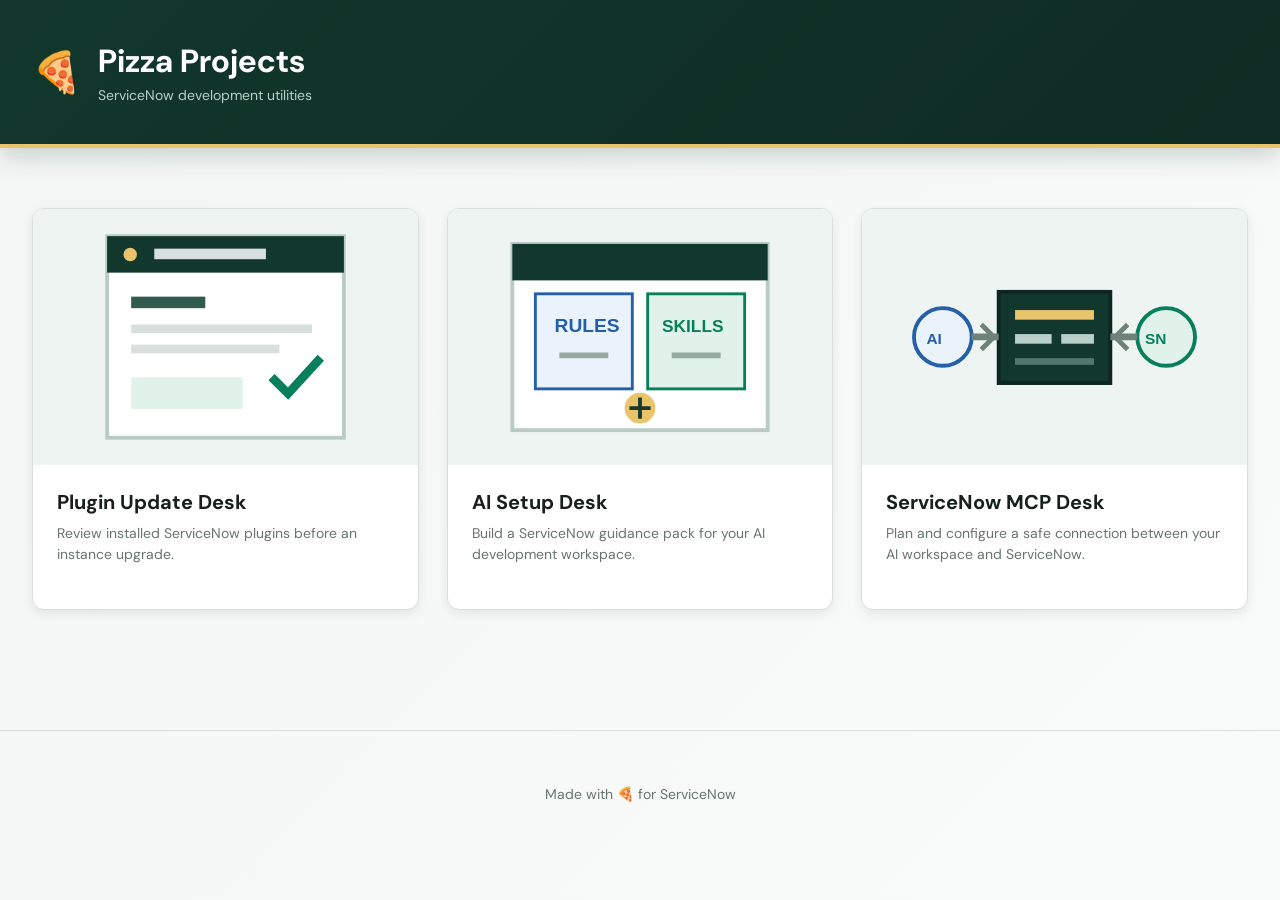
==== commit 3cbbead0: "New structure and fixes" ====
--- a/index.html
+++ b/index.html
@@ -4,16 +4,17 @@
   <meta charset="utf-8">
   <meta name="viewport" content="width=device-width, initial-scale=1">
   <meta name="description" content="A collection of ServiceNow development tools">
-  <title>Pizza Tools</title>
+  <title>Pizza Projects</title>
+  <link rel="stylesheet" href="shared.css">
   <link rel="stylesheet" href="styles.css">
 </head>
 <body>
   <header class="tools-header">
     <div class="header-container">
       <div class="brand">
-        <span class="brand-mark">🔧</span>
+        <span class="brand-mark">🍕</span>
         <div>
-          <h1>Pizza Tools</h1>
+          <h1>Pizza Projects</h1>
           <p>ServiceNow development utilities</p>
         </div>
       </div>
@@ -24,58 +25,43 @@
     <section class="tools-grid">
       
       <!-- Plugin Update Site Tool -->
-      <a href="pluginUpdateSite/index.html" class="tool-card tool-card-link">
+      <a href="projects/plugin-update-site/index.html" class="tool-card tool-card-link">
         <div class="tool-image-container">
-          <img src="pizza.svg" alt="PluginUpdateSite" class="tool-image">
+          <img src="assets/plugin-update-desk.svg" alt="Plugin update review" class="tool-image">
         </div>
         <div class="tool-content">
-          <h2>PluginUpdateSite</h2>
+          <h2>Plugin Update Desk</h2>
           <p>Review installed ServiceNow plugins before an instance upgrade.</p>
-          <span class="tool-link">Launch Tool →</span>
         </div>
       </a>
 
-      <!-- Tool 2 - Placeholder -->
-      <div class="tool-card">
+      <!-- AI Setup Desk Tool -->
+      <a href="projects/ai-setup-site/index.html" class="tool-card tool-card-link">
         <div class="tool-image-container">
-          <img src="pizza.svg" alt="Tool 2" class="tool-image">
+          <img src="assets/ai-setup-desk.svg" alt="AI workspace rules and skills" class="tool-image">
         </div>
         <div class="tool-content">
-          <h2>Next Tool</h2>
-          <p>Coming soon...</p>
-          <span class="tool-badge">Soon</span>
+          <h2>AI Setup Desk</h2>
+          <p>Build a ServiceNow guidance pack for your AI development workspace.</p>
         </div>
-      </div>
+      </a>
 
-      <!-- Tool 3 - Placeholder -->
-      <div class="tool-card">
+      <!-- ServiceNow MCP Desk Tool -->
+      <a href="projects/mcp-site/index.html" class="tool-card tool-card-link">
         <div class="tool-image-container">
-          <img src="pizza.svg" alt="Tool 3" class="tool-image">
+          <img src="assets/servicenow-mcp-desk.svg" alt="AI to ServiceNow MCP connection" class="tool-image">
         </div>
         <div class="tool-content">
-          <h2>Another Tool</h2>
-          <p>Coming soon...</p>
-          <span class="tool-badge">Soon</span>
+          <h2>ServiceNow MCP Desk</h2>
+          <p>Plan and configure a safe connection between your AI workspace and ServiceNow.</p>
         </div>
-      </div>
-
-      <!-- Tool 4 - Placeholder -->
-      <div class="tool-card">
-        <div class="tool-image-container">
-          <img src="pizza.svg" alt="Tool 4" class="tool-image">
-        </div>
-        <div class="tool-content">
-          <h2>Upcoming Tool</h2>
-          <p>Coming soon...</p>
-          <span class="tool-badge">Soon</span>
-        </div>
-      </div>
+      </a>
 
     </section>
   </main>
 
   <footer class="tools-footer">
-    <p>Made with ❤️ for ServiceNow development</p>
+    <p>Made with 🍕 for ServiceNow</p>
   </footer>
 </body>
 </html>
--- a/shared.css
+++ b/shared.css
@@ -0,0 +1,31 @@
+@import url('https://fonts.googleapis.com/css2?family=DM+Sans:wght@400;500;600;700&family=IBM+Plex+Mono:wght@500&display=swap');
+
+:root {
+  --ink: #17201d;
+  --muted: #68746f;
+  --line: #d8dfdc;
+  --canvas: #f4f6f5;
+  --paper: #ffffff;
+  --green: #087f5b;
+  --green-dark: #056448;
+  --green-soft: #e1f2eb;
+  --blue: #245fa8;
+  --blue-soft: #eaf2fc;
+  --amber: #b35c00;
+  --amber-soft: #fff4df;
+  --brand-dark: #12372c;
+  --brand-accent: #e9c46a;
+  --focus-ring: rgba(8, 127, 91, .24);
+}
+
+* { box-sizing: border-box; }
+html { color-scheme: light; }
+body { margin: 0; background: var(--canvas); color: var(--ink); font-family: "DM Sans", sans-serif; font-size: 14px; }
+button, input, select, textarea { font: inherit; }
+button, select { cursor: pointer; }
+button:focus-visible, input:focus-visible, select:focus-visible, textarea:focus-visible, a:focus-visible { outline: 3px solid var(--focus-ring); outline-offset: 2px; }
+.button { min-height: 36px; padding: 7px 13px; border: 1px solid transparent; border-radius: 4px; font-weight: 700; }
+.button.primary { background: var(--green); color: #fff; }
+.button.primary:hover { background: var(--green-dark); }
+.button.secondary { border-color: #8ca69b; background: var(--paper); color: var(--green-dark); }
+.button.secondary:hover { background: var(--green-soft); }
--- a/styles.css
+++ b/styles.css
@@ -1,31 +1,9 @@
-@import url('https://fonts.googleapis.com/css2?family=DM+Sans:wght@400;500;600;700&display=swap');
-
 :root {
-  --ink: #17201d;
-  --muted: #68746f;
-  --line: #d8dfdc;
-  --canvas: #f4f6f5;
-  --paper: #ffffff;
-  --green: #087f5b;
-  --green-dark: #056448;
-  --green-soft: #e1f2eb;
   --green-glow: rgba(8, 127, 91, 0.1);
 }
 
-* {
-  box-sizing: border-box;
-}
-
-html {
-  color-scheme: light;
-}
-
 body {
-  margin: 0;
   background: linear-gradient(135deg, var(--canvas) 0%, #f9fbfa 100%);
-  color: var(--ink);
-  font-family: "DM Sans", sans-serif;
-  font-size: 14px;
   min-height: 100vh;
 }
 
@@ -75,6 +53,28 @@
   padding: 60px 32px;
 }
 
+.not-found {
+  max-width: 560px;
+  margin: 10vh auto;
+}
+
+.not-found-code {
+  margin: 0 0 8px;
+  color: var(--green);
+  font-size: 14px;
+  font-weight: 700;
+}
+
+.not-found h1 {
+  margin: 0;
+  font-size: 32px;
+}
+
+.not-found > p:not(.not-found-code) {
+  margin: 10px 0 24px;
+  color: var(--muted);
+}
+
 .tools-grid {
   display: grid;
   grid-template-columns: repeat(auto-fit, minmax(340px, 1fr));
@@ -84,6 +84,7 @@
 
 /* Tool Card */
 .tool-card {
+  position: relative;
   background: var(--paper);
   border-radius: 12px;
   overflow: hidden;
@@ -96,6 +97,21 @@
   border: 1px solid var(--line);
 }
 
+.tool-card::after {
+  content: "Click to open";
+  position: absolute;
+  inset: 0;
+  display: grid;
+  place-items: center;
+  background: rgba(15, 43, 35, 0.94);
+  color: #fff;
+  font-size: 18px;
+  font-weight: 700;
+  opacity: 0;
+  pointer-events: none;
+  transition: opacity 0.2s ease;
+}
+
 .tool-card-link {
   color: inherit;
   text-decoration: none;
@@ -106,6 +122,11 @@
   box-shadow: 0 16px 40px rgba(8, 127, 91, 0.15);
   border-color: var(--green);
   background: linear-gradient(135deg, var(--paper) 0%, var(--green-soft) 100%);
+}
+
+.tool-card:hover::after,
+.tool-card:focus-visible::after {
+  opacity: 1;
 }
 
 .tool-card:hover .tool-content h2 {
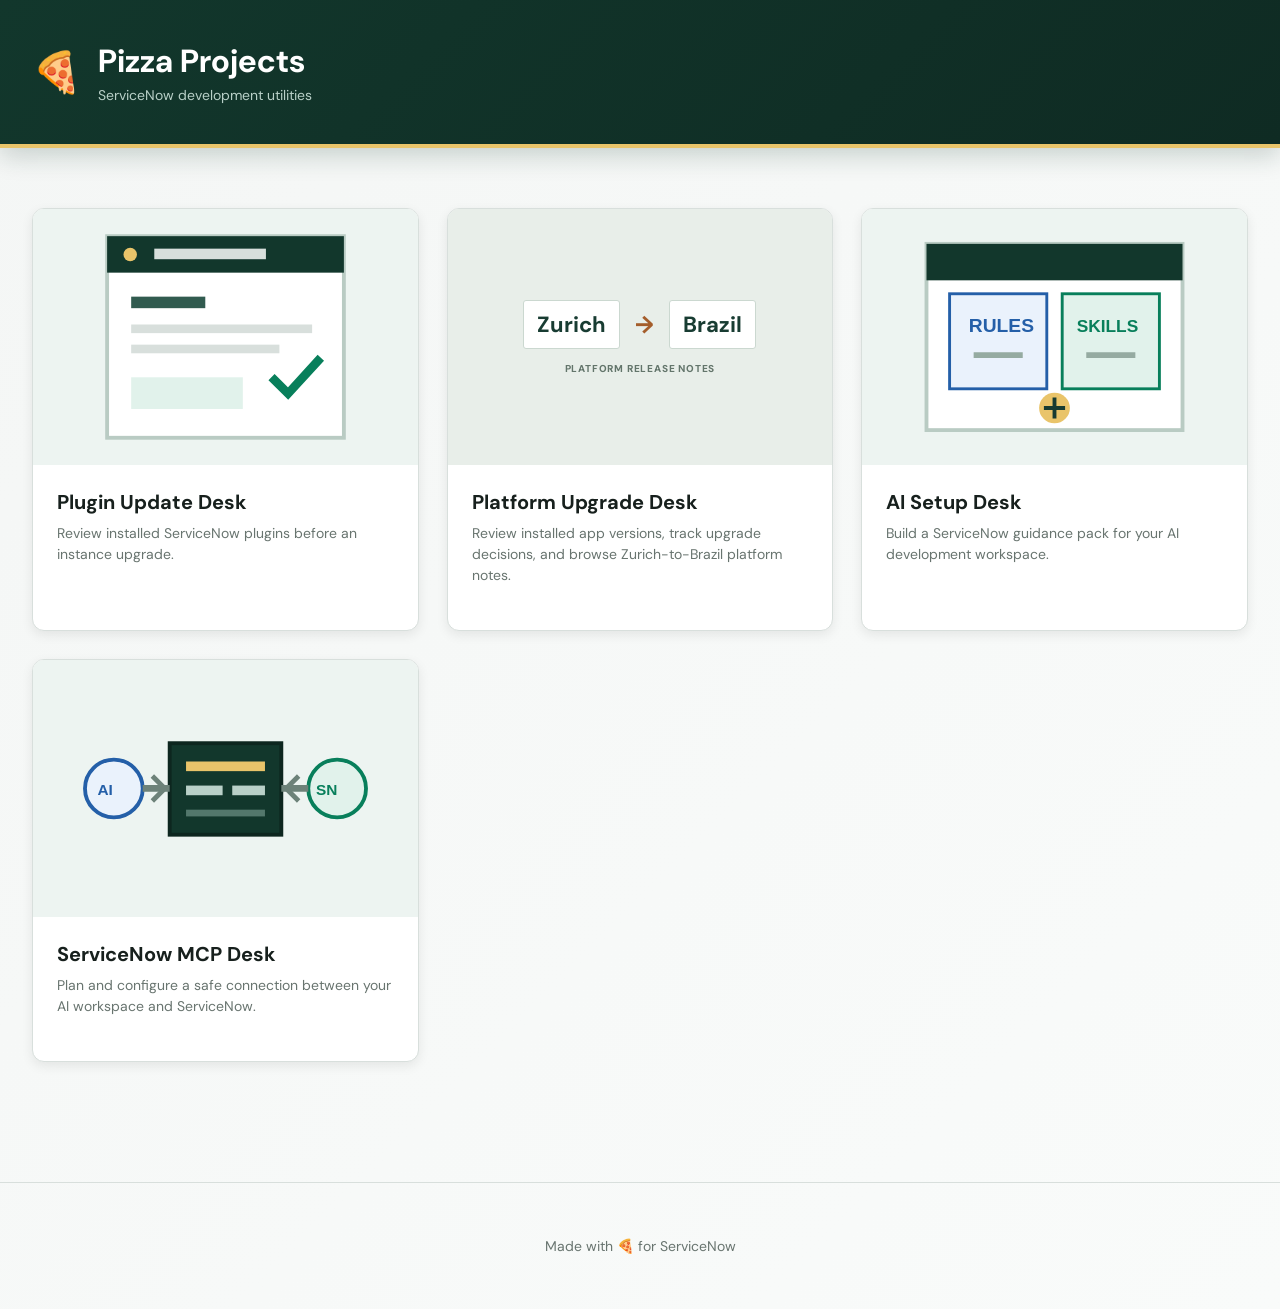
==== commit 9dc345b5: "update" ====
--- a/index.html
+++ b/index.html
@@ -35,6 +35,17 @@
         </div>
       </a>
 
+      <a href="projects/platform-upgrade-site/index.html" class="tool-card tool-card-link">
+        <div class="tool-image-container upgrade-card-art" aria-hidden="true">
+          <div class="upgrade-card-route"><span>Zurich</span><b>→</b><span>Brazil</span></div>
+          <small>PLATFORM RELEASE NOTES</small>
+        </div>
+        <div class="tool-content">
+          <h2>Platform Upgrade Desk</h2>
+          <p>Review installed app versions, track upgrade decisions, and browse Zurich-to-Brazil platform notes.</p>
+        </div>
+      </a>
+
       <!-- AI Setup Desk Tool -->
       <a href="projects/ai-setup-site/index.html" class="tool-card tool-card-link">
         <div class="tool-image-container">
--- a/styles.css
+++ b/styles.css
@@ -155,6 +155,12 @@
   object-fit: cover;
 }
 
+.upgrade-card-art { flex-direction: column; gap: 13px; background: #e8eee9; color: #183c32; }
+.upgrade-card-route { display: flex; align-items: center; gap: 15px; font-size: 22px; font-weight: 700; }
+.upgrade-card-route span { padding: 9px 13px; background: #fff; border: 1px solid #cbd8d0; border-radius: 3px; }
+.upgrade-card-route b { color: #a45d2b; font-size: 24px; }
+.upgrade-card-art small { color: #63756b; font-size: 10px; font-weight: 800; letter-spacing: .08em; }
+
 /* Content */
 .tool-content {
   padding: 24px;
